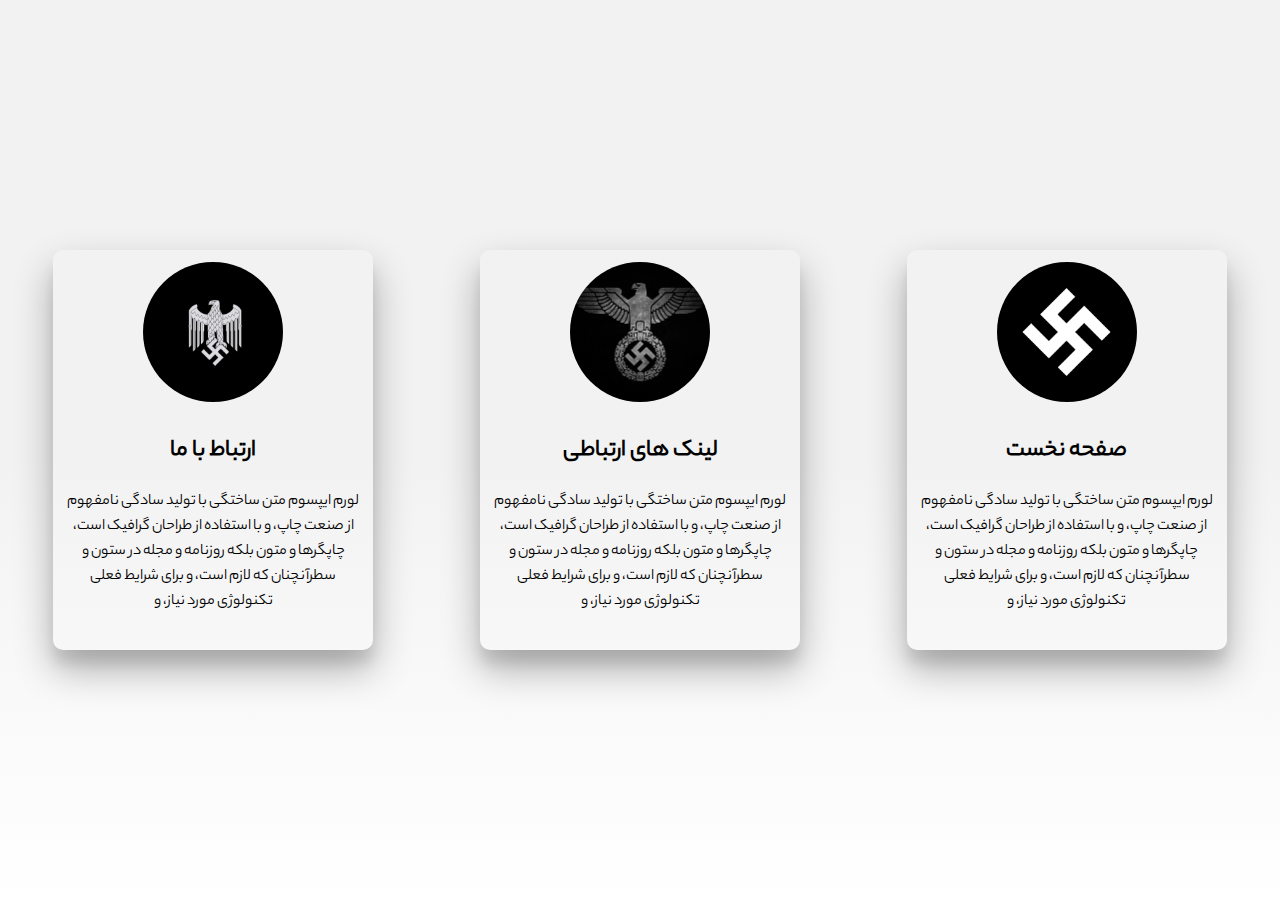
==== third/index.html @ ddd3e876 "upload file" ====
<!DOCTYPE html>
<html>

<head>
    <meta charset="UTF-8">
    <meta name="viewport" content="width=device-width, initial-scale=1.0">
    <link rel=" stylesheet" href="./style.css">
    <title>third </title>
</head>

<body>
    <section class="card-container">
        <a class="card-container__card" href="../index.html">
            <img src="./static/CMFon3 (1).png" alt="" class="img">
            <h2 class="title">
                صفحه نخست
            </h2>
            <p>
                لورم ایپسوم متن ساختگی با تولید سادگی نامفهوم از صنعت چاپ، و با استفاده از طراحان گرافیک است، چاپگرها و
                متون بلکه روزنامه و مجله در ستون و سطرآنچنان که لازم است، و برای شرایط فعلی تکنولوژی مورد نیاز، و

            </p>
        </a>
        <a class="card-container__card" href="../index.html">
            <img src="./static/nnn.jpg" alt="" class="img">
            <h2 class="title">
                لینک های ارتباطی
            </h2>
            <p>
                لورم ایپسوم متن ساختگی با تولید سادگی نامفهوم از صنعت چاپ، و با استفاده از طراحان گرافیک است، چاپگرها و
                متون بلکه روزنامه و مجله در ستون و سطرآنچنان که لازم است، و برای شرایط فعلی تکنولوژی مورد نیاز، و

            </p>
        </a>
        <a class="card-container__card" href="../second/index.html">
            <img src="./static/XT1jig.jpg" alt="" class="img">
            <h2 class="title">
                ارتباط با ما
            </h2>
            <p>
                لورم ایپسوم متن ساختگی با تولید سادگی نامفهوم از صنعت چاپ، و با استفاده از طراحان گرافیک است، چاپگرها و
                متون بلکه روزنامه و مجله در ستون و سطرآنچنان که لازم است، و برای شرایط فعلی تکنولوژی مورد نیاز، و

            </p>
        </a>
    </section>
</body>

</html>
---- third/style.css ----
@font-face {
  font-family: "Yekan_Bakh_Regular";
  src: url("./fonts/Yekan_Bakh_EN_04_Regular.ttf") format("truetype");
}

* {
  box-sizing: border-box;
}
body {
  margin: 0;
  background-image: linear-gradient(180deg, #f2f2f2 51%, #fff);
  background-repeat: no-repeat;
  direction: rtl;
  font-family: "Yekan_Bakh_Regular";
  font-family: 16px;
  min-height: 100vh;
}
.card-container {
  display: flex;
  justify-content: space-around;
  text-align: center;
  align-items: center;
  min-height: 100vh;
  margin: 0px auto;
  max-width: 1600px;
}
.card-container__card {
  margin: 10px 10px;
  height: 400px;
  padding: 12px;
  width: 25%;
  cursor: pointer;
  border-radius: 10px;
  transition: 0.3s;
  box-shadow: 0 19px 38px rgba(0, 0, 0, 0.3), 0 15px 12px rgba(0, 0, 0, 0.075);
  text-decoration: none;
}
.card-container__card p,
.card-container__card h2 {
  color: #000000;
}
.card-container__card:hover {
  box-shadow: 4px 19px 38px rgba(0, 0, 0, 0.384);
  background-color: #000000;
  border-radius: 50px;
}
.card-container__card:hover p,
.card-container__card:hover h2 {
  color: #ffffff;
}
.card-container__card .img {
  height: 140px;
  width: 140px;
  object-fit: cover;
  border-radius: 50%;
}

@media screen and (max-width: 1200px) {
  .card-container__card {
    width: 30%;
  }
}

@media screen and (max-width: 1000px) {
  .card-container {
    flex-wrap: wrap;
  }
  .card-container__card {
    width: 40%;
  }
}

@media screen and (max-width: 800px) {
  .card-container__card {
    width: 60%;
  }
}
@media screen and (max-width: 600px) {
  .card-container__card {
    width: 80%;
  }
}
@media print {
  .card-container__card {
    text-decoration: underline;
  }
  .card-container__card p,
  .card-container__card h2 {
    color: rgb(16, 160, 255) 00;
  }
}
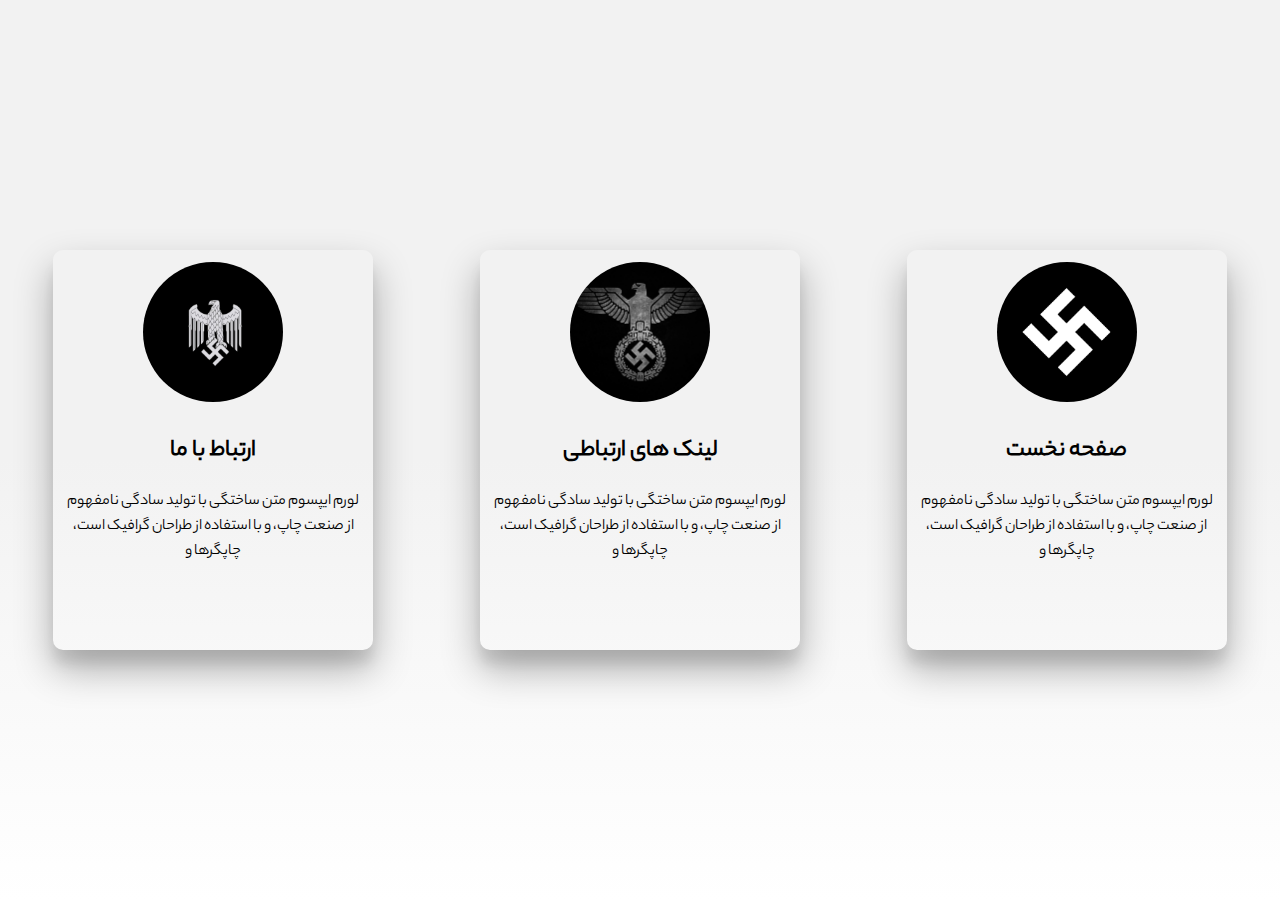
==== commit 7c9f6530: "changed" ====
--- a/third/index.html
+++ b/third/index.html
@@ -17,7 +17,6 @@
             </h2>
             <p>
                 لورم ایپسوم متن ساختگی با تولید سادگی نامفهوم از صنعت چاپ، و با استفاده از طراحان گرافیک است، چاپگرها و
-                متون بلکه روزنامه و مجله در ستون و سطرآنچنان که لازم است، و برای شرایط فعلی تکنولوژی مورد نیاز، و
 
             </p>
         </a>
@@ -28,7 +27,6 @@
             </h2>
             <p>
                 لورم ایپسوم متن ساختگی با تولید سادگی نامفهوم از صنعت چاپ، و با استفاده از طراحان گرافیک است، چاپگرها و
-                متون بلکه روزنامه و مجله در ستون و سطرآنچنان که لازم است، و برای شرایط فعلی تکنولوژی مورد نیاز، و
 
             </p>
         </a>
@@ -39,7 +37,6 @@
             </h2>
             <p>
                 لورم ایپسوم متن ساختگی با تولید سادگی نامفهوم از صنعت چاپ، و با استفاده از طراحان گرافیک است، چاپگرها و
-                متون بلکه روزنامه و مجله در ستون و سطرآنچنان که لازم است، و برای شرایط فعلی تکنولوژی مورد نیاز، و
 
             </p>
         </a>
--- a/third/style.css
+++ b/third/style.css
@@ -14,6 +14,7 @@
   font-family: "Yekan_Bakh_Regular";
   font-family: 16px;
   min-height: 100vh;
+  background-color: red;
 }
 .card-container {
   display: flex;
@@ -88,4 +89,9 @@
   .card-container__card h2 {
     color: rgb(16, 160, 255) 00;
   }
+  .card-container__card:hover {
+    box-shadow: 0 19px 38px rgba(0, 0, 0, 0.3), 0 15px 12px rgba(0, 0, 0, 0.075);
+    background-color: #ffffff;
+    border-radius: 10px;
+  }
 }
